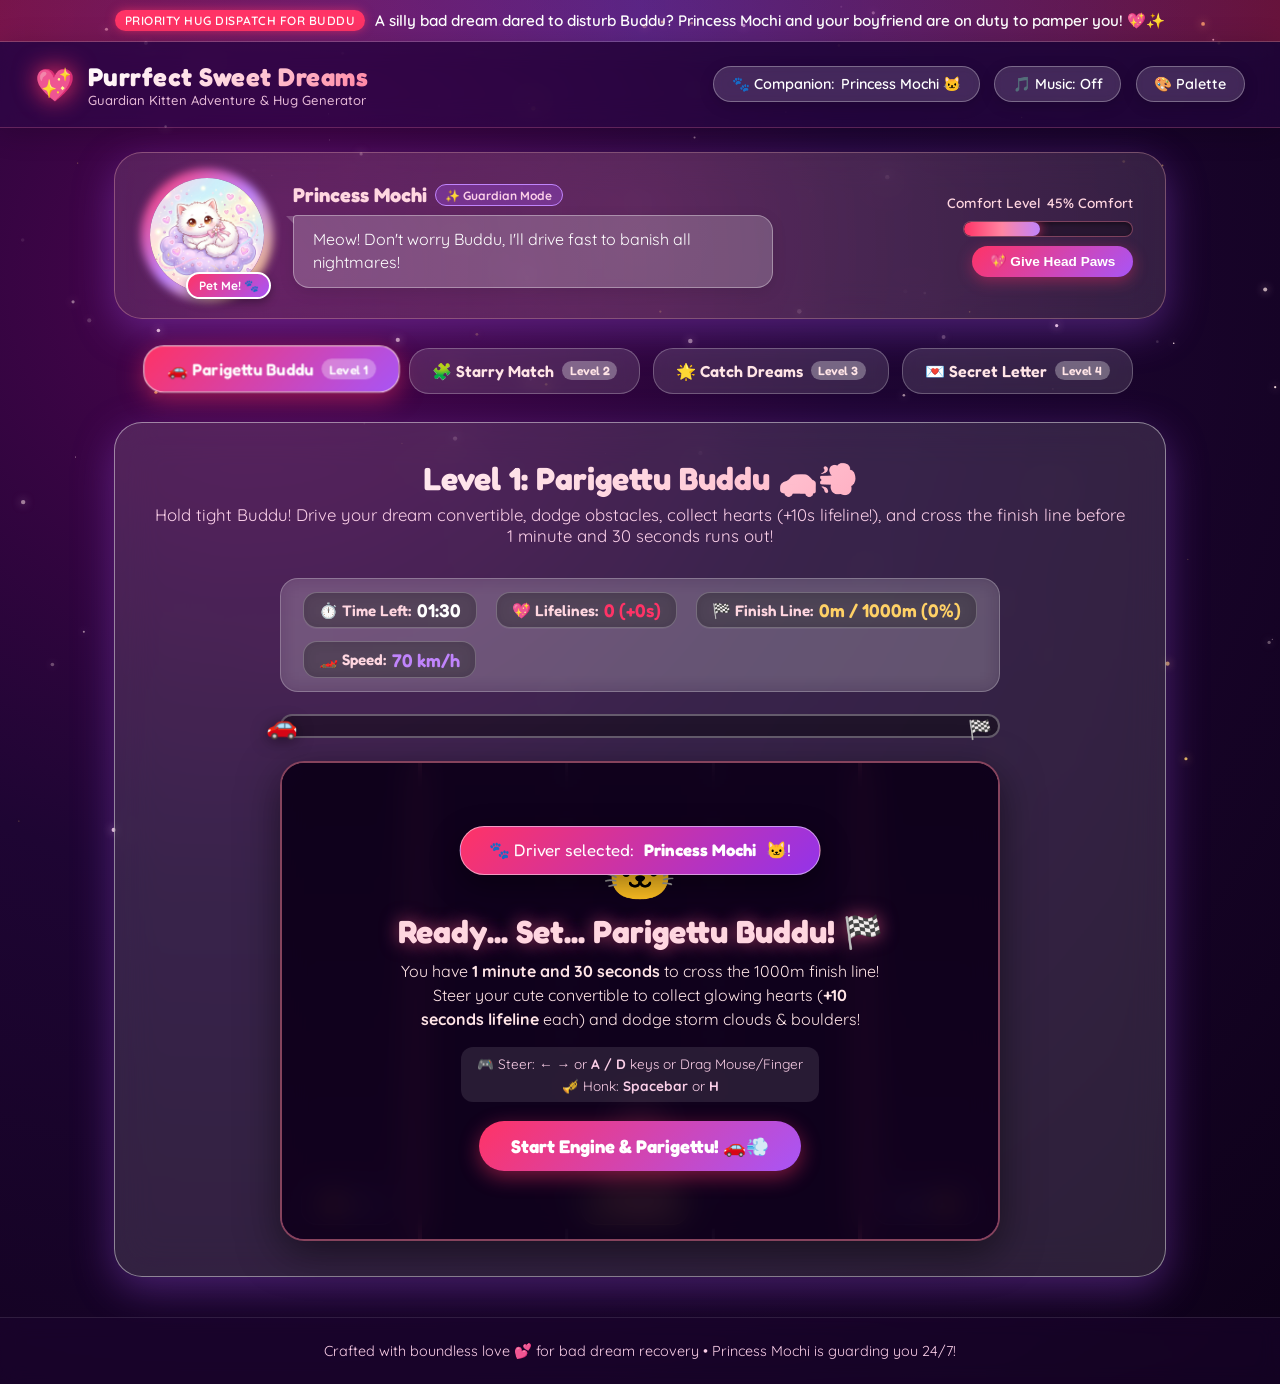
==== index.html @ 1d60d37c "Initial commit of Purrfect Sweet Dreams" ====
<!DOCTYPE html>
<html lang="en">
<head>
  <meta charset="UTF-8">
  <meta name="viewport" content="width=device-width, initial-scale=1.0, maximum-scale=1.0, user-scalable=no">
  <title>Purrfect Sweet Dreams ✨ Cozy Cat Adventure for Her</title>
  <meta name="description" content="A comforting, sweet, and playful 2D game created with love to banish bad dreams and bring infinite smiles, cuddles, and sweet purrs.">
  <link rel="stylesheet" href="style.css?v=8">
  <link rel="icon" href="data:image/svg+xml,<svg xmlns='http://www.w3.org/2000/svg' viewBox='0 0 100 100'><text y='.9em' font-size='90'>🐱</text></svg>">
  <style>
    /* Direct Embedded Runner & Modal Styles to prevent browser caching */
    .runner-game-wrapper {
      display: flex !important;
      flex-direction: column !important;
      gap: 1.2rem !important;
      width: 100% !important;
      max-width: 720px !important;
      margin: 0 auto !important;
    }
    .runner-hud {
      display: flex !important;
      flex-direction: row !important;
      justify-content: space-between !important;
      align-items: center !important;
      gap: 0.8rem !important;
      flex-wrap: wrap !important;
      padding: 0.8rem 1.4rem !important;
      background: rgba(255, 255, 255, 0.12) !important;
      border: 1px solid rgba(255, 255, 255, 0.25) !important;
      border-radius: 18px !important;
      backdrop-filter: blur(10px) !important;
    }
    .runner-hud .hud-item {
      display: flex !important;
      align-items: center !important;
      gap: 0.4rem !important;
      font-weight: 600 !important;
      font-size: 0.95rem !important;
      background: rgba(0, 0, 0, 0.35) !important;
      border: 1px solid rgba(255, 255, 255, 0.25) !important;
      padding: 0.4rem 0.9rem !important;
      border-radius: 14px !important;
      color: #fff !important;
      width: auto !important;
    }
    .hud-timer-box.hurry {
      animation: timerPanic 0.8s infinite alternate !important;
      background: rgba(255, 0, 60, 0.5) !important;
      border-color: #ff003c !important;
    }
    .road-progress-track {
      position: relative !important;
      width: 100% !important;
      height: 24px !important;
      background: rgba(0, 0, 0, 0.4) !important;
      border: 2px solid rgba(255, 255, 255, 0.3) !important;
      border-radius: 20px !important;
      overflow: visible !important;
      display: flex !important;
      align-items: center !important;
      margin: 0.2rem 0 !important;
    }
    .road-progress-fill {
      height: 100% !important;
      width: 0% !important;
      background: linear-gradient(90deg, #ff608f, #ffd166) !important;
      border-radius: 20px !important;
      box-shadow: 0 0 14px rgba(255, 96, 143, 0.7) !important;
      transition: width 0.15s ease-out !important;
    }
    .road-progress-car {
      position: absolute !important;
      top: -8px !important;
      left: 0% !important;
      transform: translateX(-50%) !important;
      font-size: 1.6rem !important;
      transition: left 0.15s ease-out !important;
      filter: drop-shadow(0 2px 8px rgba(0,0,0,0.5)) !important;
      pointer-events: none !important;
    }
    .road-progress-flag {
      position: absolute !important;
      right: 6px !important;
      font-size: 1.2rem !important;
      top: 1px !important;
    }
    .runner-canvas-wrapper {
      position: relative !important;
      width: 100% !important;
      height: 480px !important;
      max-height: 70vh !important;
      border-radius: 24px !important;
      overflow: hidden !important;
      border: 2px solid rgba(255, 133, 162, 0.5) !important;
      box-shadow: 0 12px 40px rgba(0, 0, 0, 0.5) !important;
      background: #0d0118 !important;
      margin: 0 auto !important;
    }
    #runner-canvas {
      width: 100% !important;
      height: 100% !important;
      display: block !important;
      cursor: grab !important;
    }
    #runner-canvas:active {
      cursor: grabbing !important;
    }
    .runner-overlay {
      position: absolute !important;
      inset: 0 !important;
      background: rgba(15, 2, 28, 0.88) !important;
      backdrop-filter: blur(14px) !important;
      -webkit-backdrop-filter: blur(14px) !important;
      display: flex !important;
      flex-direction: column !important;
      justify-content: center !important;
      align-items: center !important;
      padding: 1.8rem !important;
      text-align: center !important;
      z-index: 20 !important;
      transition: opacity 0.3s ease, visibility 0.3s ease !important;
    }
    .runner-overlay.hidden {
      opacity: 0 !important;
      visibility: hidden !important;
      pointer-events: none !important;
    }
    .overlay-character-badge {
      font-size: 3.8rem !important;
      margin-bottom: 0.4rem !important;
      animation: catGentleBob 2s infinite ease-in-out !important;
    }
    .overlay-title {
      font-family: var(--font-fun) !important;
      font-size: 2rem !important;
      color: #ffd6e0 !important;
      margin-bottom: 0.5rem !important;
      text-shadow: 0 0 18px rgba(255, 96, 143, 0.6) !important;
    }
    .overlay-desc {
      color: #ffe4e6 !important;
      max-width: 480px !important;
      font-size: 1rem !important;
      line-height: 1.5 !important;
      margin-bottom: 1rem !important;
    }
    .overlay-controls-guide {
      display: flex !important;
      flex-direction: column !important;
      gap: 0.3rem !important;
      font-size: 0.85rem !important;
      color: #fbcfe8 !important;
      background: rgba(255, 255, 255, 0.1) !important;
      padding: 0.5rem 1rem !important;
      border-radius: 12px !important;
      margin-bottom: 1.2rem !important;
    }
    .runner-mobile-controls {
      position: absolute !important;
      bottom: 14px !important;
      left: 0 !important;
      right: 0 !important;
      display: flex !important;
      justify-content: space-between !important;
      padding: 0 1.2rem !important;
      pointer-events: none !important;
      z-index: 10 !important;
    }
    .steer-btn {
      pointer-events: auto !important;
      background: rgba(43, 7, 75, 0.75) !important;
      backdrop-filter: blur(8px) !important;
      border: 1px solid rgba(255, 255, 255, 0.4) !important;
      color: #fff !important;
      font-family: var(--font-fun) !important;
      font-size: 1rem !important;
      padding: 0.6rem 1.3rem !important;
      border-radius: 16px !important;
      cursor: pointer !important;
      box-shadow: 0 6px 20px rgba(0, 0, 0, 0.4) !important;
      transition: transform 0.1s ease, background 0.2s ease !important;
    }
    .steer-btn:active {
      transform: scale(0.92) !important;
      background: var(--primary-pink) !important;
    }
    .steer-honk {
      background: rgba(255, 209, 102, 0.4) !important;
      border-color: #ffd166 !important;
      color: #ffd166 !important;
    }
    .memory-grid {
      display: grid !important;
      grid-template-columns: repeat(5, 1fr) !important;
      gap: 1rem !important;
      max-width: 680px !important;
      margin: 0 auto !important;
    }
    @media (max-width: 640px) {
      .memory-grid {
        grid-template-columns: repeat(4, 1fr) !important;
        gap: 0.75rem !important;
        max-width: 500px !important;
      }
    }
    @media (max-width: 440px) {
      .memory-grid {
        grid-template-columns: repeat(4, 1fr) !important;
        gap: 0.5rem !important;
      }
      .card-face {
        border-radius: 14px !important;
      }
      .card-back::after {
        font-size: 1.6rem !important;
      }
      .card-front {
        font-size: 1.6rem !important;
      }
      .card-label {
        font-size: 0.58rem !important;
      }
    }
  </style></head>
<body>

  <!-- Dynamic Starfield & Heart Trail Canvas -->
  <canvas id="dream-canvas"></canvas>

  <!-- Sweet Comfort Top Banner -->
  <div class="comfort-banner" id="comfort-banner">
    <span class="tag">Priority Hug Dispatch for Buddu</span>
    <span>A silly bad dream dared to disturb Buddu? Princess Mochi and your boyfriend are on duty to pamper you! 💖✨</span>
  </div>

  <!-- Header Navigation -->
  <header class="app-header">
    <div class="logo-container">
      <span class="logo-heart">💖</span>
      <div>
        <h1 class="brand-title">Purrfect Sweet Dreams</h1>
        <div class="brand-subtitle">Guardian Kitten Adventure & Hug Generator</div>
      </div>
    </div>

    <div class="header-controls">
      <button class="icon-btn" id="character-select-btn" title="Choose animal companion" aria-label="Choose companion">
        🐾 Companion: <span id="current-char-pill">Princess Mochi 🐱</span>
      </button>
      <button class="icon-btn" id="bgm-toggle-btn" title="Toggle cozy lullaby music" aria-label="Toggle music">
        🎵 Music: Off
      </button>
      <button class="icon-btn" id="theme-toggle-btn" title="Switch pastel aesthetic" aria-label="Switch aesthetic">
        🎨 Palette
      </button>
    </div>
  </header>

  <!-- Main Stage Container -->
  <main class="main-stage">

    <!-- Interactive 2D Cat Companion Banner -->
    <section class="cat-companion-wrapper" id="cat-companion-section">
      <div class="companion-left">
        <!-- Interactive Cat Avatar with 2D motion and glow -->
        <div class="cat-avatar-box" id="cat-avatar" title="Click or tap to pet me!">
          <div class="cat-avatar-glow"></div>
          <div class="cat-avatar-inner">
            <img src="assets/cat_hero.jpg" alt="Princess Mochi the Dream Guardian Kitten" id="companion-img" class="cat-avatar-img">
          </div>
          <div class="cat-pet-badge">Pet Me! 🐾</div>
        </div>

        <div class="companion-speech">
          <div class="companion-name">
            <span id="cat-name-display">Princess Mochi</span>
            <span class="status-pill">✨ Guardian Mode</span>
          </div>
          <div class="bubble-dialog" id="cat-speech-text">
            "Meow! Don't worry Buddu, bad dreams are not allowed here! Let's play and turn everything into cotton candy!"
          </div>
        </div>
      </div>

      <div class="companion-right">
        <div class="meter-label">
          <span>Comfort Level</span>
          <span id="happiness-text">45% Comfort</span>
        </div>
        <div class="meter-track">
          <div class="meter-fill" id="happiness-fill"></div>
        </div>
        <button class="pet-btn-quick" id="quick-pet-btn">
          <span>💖 Give Head Paws</span>
        </button>
      </div>
    </section>

    <!-- Stage Navigation Tabs -->
    <nav class="stage-tabs" aria-label="Game navigation">
      <button class="tab-btn active" data-tab="runner">
        <span>🚗 Parigettu Buddu</span>
        <span class="tab-badge">Level 1</span>
      </button>
      <button class="tab-btn" data-tab="memory">
        <span>🧩 Starry Match</span>
        <span class="tab-badge">Level 2</span>
      </button>
      <button class="tab-btn" data-tab="arcade">
        <span>🌟 Catch Dreams</span>
        <span class="tab-badge">Level 3</span>
      </button>
      <button class="tab-btn" data-tab="vault">
        <span>💌 Secret Letter</span>
        <span class="tab-badge">Level 4</span>
      </button>
    </nav>

    <!-- Stage Panels Content -->
    <section class="stage-content">

      <!-- ==============================================
           PANEL 1: Parigettu Buddu (Car Runner Game)
           ============================================== -->
      <article class="game-panel active" id="panel-runner">
        <div class="panel-header">
          <h2>Level 1: Parigettu Buddu 🚗💨</h2>
          <p>Hold tight Buddu! Drive your dream convertible, dodge obstacles, collect hearts (+10s lifeline!), and cross the finish line before 1 minute and 30 seconds runs out!</p>
        </div>

        <div class="runner-game-wrapper">
          <!-- Runner HUD -->
          <div class="runner-hud">
            <div class="hud-item hud-timer-box" id="runner-timer-box">
              <span class="hud-label">⏱️ Time Left:</span>
              <span class="hud-value" id="runner-timer-val">01:30</span>
            </div>
            <div class="hud-item">
              <span class="hud-label">💖 Lifelines:</span>
              <span class="hud-value" id="runner-hearts-val" style="color: #ff3366;">0 (+0s)</span>
            </div>
            <div class="hud-item">
              <span class="hud-label">🏁 Finish Line:</span>
              <span class="hud-value" id="runner-distance-val" style="color: #ffd166;">0m / 1000m (0%)</span>
            </div>
            <div class="hud-item">
              <span class="hud-label">🏎️ Speed:</span>
              <span class="hud-value" id="runner-speed-val" style="color: #c084fc;">70 km/h</span>
            </div>
          </div>

          <!-- Road Distance Progress Track -->
          <div class="road-progress-track">
            <div class="road-progress-fill" id="road-progress-fill" style="width: 0%;"></div>
            <div class="road-progress-car" id="road-progress-car">🚗</div>
            <div class="road-progress-flag">🏁</div>
          </div>

          <!-- Interactive Canvas Stage -->
          <div class="runner-canvas-wrapper" id="runner-canvas-wrapper">
            <canvas id="runner-canvas"></canvas>

            <!-- Pre-race / Pause / Finish Overlay -->
            <div class="runner-overlay" id="runner-overlay">
              <div class="overlay-character-badge" id="runner-overlay-driver">🐱</div>
              <h3 class="overlay-title" id="runner-overlay-title">Ready... Set... Parigettu Buddu! 🏁</h3>
              <p class="overlay-desc" id="runner-overlay-desc">
                You have <strong>1 minute and 30 seconds</strong> to cross the 1000m finish line! Steer your cute convertible to collect glowing hearts (<strong>+10 seconds lifeline</strong> each) and dodge storm clouds & boulders!
              </p>
              <div class="overlay-controls-guide">
                <span>🎮 Steer: <strong>← →</strong> or <strong>A / D</strong> keys or Drag Mouse/Finger</span>
                <span>🎺 Honk: <strong>Spacebar</strong> or <strong>H</strong></span>
              </div>
              <button class="action-btn" id="runner-start-btn" onclick="startRunnerGame()">
                Start Engine & Parigettu! 🚗💨
              </button>
            </div>

            <!-- On-screen Steer Controls for Mobile & Quick Play -->
            <div class="runner-mobile-controls">
              <button class="steer-btn" id="steer-left-btn" aria-label="Steer Left">◀️ Left</button>
              <button class="steer-btn steer-honk" id="steer-honk-btn" aria-label="Honk Horn">🎺 Beep!</button>
              <button class="steer-btn" id="steer-right-btn" aria-label="Steer Right">Right ▶️</button>
            </div>
          </div>
        </div>
      </article>

      <!-- ==============================================
           PANEL 2: Cozy Memory Match Puzzle
           ============================================== -->
      <article class="game-panel" id="panel-memory">
        <div class="panel-header">
          <h2>Level 2: The Constellation Match</h2>
          <p>Flip and match the cozy dream items to align the stars of peace and love!</p>
        </div>

        <div class="memory-stats">
          <div class="stat-pill">
            <span>Moves:</span>
            <span id="memory-moves" style="color: #ffd166;">0</span>
          </div>
          <div class="stat-pill">
            <span>Pairs Aligned:</span>
            <span id="memory-matches" style="color: #ff85a2;">0 / 10</span>
          </div>
        </div>

        <div class="memory-grid" id="memory-grid">
          <!-- Dynamically populated via JS -->
        </div>
      </article>

      <!-- ==============================================
           PANEL 3: Catch The Sweet Dreams (Hard Mode!)
           ============================================== -->
      <article class="game-panel" id="panel-arcade">
        <div class="panel-header">
          <h2>Level 3: Catch The Sweet Dreams 🌟</h2>
          <p>Challenging Dream Flight! Catch stars and sweets to reach <strong>500 points</strong>. You have <strong>3 Lives</strong>! Dodge lightning bolts, storm clouds & nightmare spikes or lose a life!</p>
        </div>

        <div class="game-canvas-wrapper">
          <div class="arcade-hud">
            <div class="hud-item">
              <span>⭐ Dream Score:</span>
              <span id="arcade-score-val" style="color: #ffd166;">0 / 500</span>
            </div>
            <div class="hud-item">
              <span>❤️ Lives:</span>
              <span id="arcade-lives-display" style="font-size: 1.25rem; letter-spacing: 2px;">❤️❤️❤️</span>
            </div>
            <div class="hud-item">
              <span>⚡ Speed Tempo:</span>
              <span id="arcade-speed-display" style="color: #ff85a2;">Gentle Breeze</span>
            </div>
          </div>

          <div class="arcade-overlay" id="arcade-overlay">
            <div style="font-size: 3rem; margin-bottom: 0.4rem;">🌟⚡🐾</div>
            <h3 style="font-family: var(--font-fun); font-size: 2rem; color: #ffd6e0; margin-bottom: 0.6rem;">
              Ready for Level 3: Star Glider?
            </h3>
            <p style="color: #fff; max-width: 460px; margin-bottom: 1.4rem; font-size: 1.05rem; line-height: 1.5;">
              Reach <strong>500 Points</strong> to unlock the Secret Letter! You have <strong>3 Lives</strong> ❤️❤️❤️. Starts slow and speeds up rapidly! <strong>Dodge all dark storm obstacles</strong>—each hit deducts 1 life!
            </p>
            <button class="action-btn" id="arcade-start-btn">
              Glide Into The Stars! 🚀
            </button>
          </div>

          <canvas id="arcade-canvas"></canvas>
        </div>
      </article>

      <!-- ==============================================
           PANEL 4: The Secret Love Note & Comfort Vault
           ============================================== -->
      <article class="game-panel" id="panel-vault">
        <div class="panel-header">
          <h2>Level 4: Secret Letter 💕</h2>
          <p>The finish line of love: your private, heartfelt letter from the bottom of my heart.</p>
        </div>

        <div class="vault-container">
          <!-- Heartwarming Customizable Love Letter -->
          <div class="love-letter-envelope">
            <div style="display: flex; justify-content: space-between; align-items: center; margin-bottom: 0.5rem;">
              <span class="letter-badge">💌 Sealed With Endless Love</span>
              <button class="icon-btn" id="edit-note-btn" style="font-size: 0.8rem; padding: 0.3rem 0.8rem;" title="Personalize this letter">
                ✏️ Edit Note
              </button>
            </div>

            <h3 class="letter-title">To My Sweetest <span id="girlfriend-display-name">Buddu</span> 💕</h3>

            <div class="letter-content" id="letter-body-text">Hey Buddu,

You did it! You made it all the way to the end. You just proved you can conquer any level, and I know that whatever life throws at us, we’ll always level up together. 

I am so incredibly grateful for you, for always clearing things with me, and for simply being who you are. You're the best yr, i stg im so glad that i meet you and yeah im sorry for everything and thank you for being with me, and my love for you is completely real.

Thank you baba for playing, but most importantly, thank you for being my person. I love you endlessly, Na Buddu!</div>

            <div class="letter-author">Forever Yours, With All My Heart 💕</div>
          </div>
        </div>
      </article>

    </section>
  </main>

  <!-- Sweet Toast Notifications -->
  <aside class="toast-notice" id="toast-notice" aria-live="polite">
    ✨ Welcome to your cozy dream sanctuary!
  </aside>

  <!-- Universal Defeat Screen (" YEAH, WHAAATEVER") -->
  <div class="defeat-overlay" id="defeat-modal" style="display: none;" role="dialog" aria-modal="true" aria-labelledby="defeat-title-el">
    <div class="defeat-card">
      <div class="defeat-decor-row">
        <span class="defeat-badge">Defeat? Impossible! 💅</span>
      </div>
      <div class="defeat-emoji-box" id="defeat-emoji-box">
        <div class="defeat-sticker" id="defeat-sticker">🙄</div>
      </div>
      <h2 class="defeat-title" id="defeat-title-el"> YEAH, WHAAATEVER</h2>
      <div class="defeat-speech-bubble" id="defeat-speech-bubble">
        "I wasn't trying anyway! It was just a warm-up rehearsal!"
      </div>
      <p class="defeat-msg" id="defeat-msg">
        Buddu didn't lose! The dream realm was just not ready for her absolute cuteness and speed! 💕
      </p>
      <div class="defeat-actions">
        <button class="action-btn retry-btn" id="defeat-retry-btn">
          ✨ Try Again Buddu! 💕
        </button>
        <button class="icon-btn" id="defeat-char-btn">
          🐾 Switch Companion
        </button>
      </div>
    </div>
  </div>

  <!-- Character Selection Modal -->
  <div class="character-modal-overlay" id="character-modal" style="display: none;" role="dialog" aria-modal="true">
    <div class="character-modal-card">
      <div class="modal-header">
        <div style="display: flex; align-items: center; gap: 0.6rem;">
          <span style="font-size: 1.8rem;">🐾</span>
          <div>
            <h3 style="font-family: var(--font-fun); font-size: 1.5rem; color: #ffd6e0;">Choose Buddu's Companion</h3>
            <div style="font-size: 0.85rem; color: #fbcfe8;">Select who drives your car in Parigettu Buddu!</div>
          </div>
        </div>
        <button class="modal-close-btn" id="close-character-modal-btn" aria-label="Close character modal">✕</button>
      </div>

      <div class="character-selection-grid" id="character-selection-grid">
        <!-- Dynamically rendered via JS -->
      </div>
    </div>
  </div>

  <!-- Edit Note Modal (For Personalization) -->
  <div id="edit-note-modal" style="display: none; position: fixed; inset: 0; background: rgba(15, 2, 28, 0.85); backdrop-filter: blur(10px); z-index: 2000; justify-content: center; align-items: center; padding: 1.5rem;">
    <div style="background: linear-gradient(135deg, #2b0938, #5b134b); border: 2px solid #ff85a2; border-radius: 24px; padding: 2rem; max-width: 520px; width: 100%; box-shadow: 0 15px 50px rgba(0,0,0,0.5);">
      <h3 style="font-family: var(--font-fun); font-size: 1.5rem; color: #ffd6e0; margin-bottom: 1rem;">
        💌 Personalize Your Love Message
      </h3>
      <div style="margin-bottom: 1rem;">
        <label for="girlfriend-name-input" style="display: block; font-size: 0.9rem; color: #fbcfe8; margin-bottom: 0.4rem; font-weight: 600;">Her Pet Name / Nickname:</label>
        <input id="girlfriend-name-input" type="text" style="width: 100%; padding: 0.7rem 1rem; border-radius: 12px; border: 1px solid rgba(255,255,255,0.3); background: rgba(0,0,0,0.25); color: #fff; font-size: 1rem; font-family: var(--font-main);" placeholder="e.g. My Princess, Sweet Angel, Honeybun...">
      </div>
      <div style="margin-bottom: 1.5rem;">
        <label for="note-textarea-input" style="display: block; font-size: 0.9rem; color: #fbcfe8; margin-bottom: 0.4rem; font-weight: 600;">Custom Heartfelt Note:</label>
        <textarea id="note-textarea-input" rows="6" style="width: 100%; padding: 0.8rem 1rem; border-radius: 14px; border: 1px solid rgba(255,255,255,0.3); background: rgba(0,0,0,0.25); color: #fff; font-size: 0.95rem; line-height: 1.5; font-family: var(--font-main); resize: vertical;"></textarea>
      </div>
      <div style="display: flex; justify-content: flex-end; gap: 0.8rem;">
        <button class="icon-btn" id="close-note-btn">Cancel</button>
        <button class="action-btn" id="save-note-btn" style="padding: 0.6rem 1.5rem;">Save & Display 💕</button>
      </div>
    </div>
  </div>

  <!-- App Footer -->
  <footer class="app-footer">
    Crafted with boundless love 💕 for bad dream recovery • Princess Mochi is guarding you 24/7!
  </footer>

  <!-- Scripts -->
  <script src="audio.js?v=8"></script>
  <script src="game.js?v=8"></script>
</body>
</html>
---- style.css ----
@import url('https://fonts.googleapis.com/css2?family=Fredoka:wght@400;500;600;700&family=Pacifico&family=Quicksand:wght@400;500;600;700&display=swap');

:root {
  --primary-pink: #ff608f;
  --secondary-pink: #ff85a2;
  --blush-pink: #ffd6e0;
  --romantic-red: #ff3366;
  --candy-red: #e61c5d;
  --soft-purple: #c084fc;
  --vibrant-purple: #a855f7;
  --deep-purple: #3b0764;
  --midnight-purple: #1e0533;
  --gold-glow: #ffd166;
  --card-bg: rgba(255, 255, 255, 0.16);
  --card-border: rgba(255, 255, 255, 0.45);
  --glass-shadow: 0 12px 40px 0 rgba(168, 85, 247, 0.35);
  --text-white: #ffffff;
  --text-pastel: #ffe4e6;
  --font-main: 'Quicksand', -apple-system, BlinkMacSystemFont, sans-serif;
  --font-fun: 'Fredoka', cursive, sans-serif;
  --font-cursive: 'Pacifico', cursive;
  --transition-smooth: all 0.35s cubic-bezier(0.34, 1.56, 0.64, 1);
}

/* Theme 2: Cotton Candy Sunset */
[data-theme="cotton-candy"] {
  --midnight-purple: #34103f;
  --deep-purple: #5c1860;
  --vibrant-purple: #c026d3;
  --primary-pink: #f43f5e;
  --card-bg: rgba(255, 240, 245, 0.22);
}

/* Theme 3: Strawberry Velvet */
[data-theme="strawberry"] {
  --midnight-purple: #2e051b;
  --deep-purple: #6a0b32;
  --vibrant-purple: #be123c;
  --primary-pink: #fb7185;
  --romantic-red: #e11d48;
}

* {
  box-sizing: border-box;
  margin: 0;
  padding: 0;
  -webkit-tap-highlight-color: transparent;
  user-select: none;
}

body {
  font-family: var(--font-main);
  background: radial-gradient(circle at 20% 20%, #4a044e 0%, #1e0533 40%, #0d0118 100%);
  color: var(--text-white);
  min-height: 100vh;
  overflow-x: hidden;
  position: relative;
  display: flex;
  flex-direction: column;
  justify-content: space-between;
}

/* Dynamic Interactive Starfield Canvas */
#dream-canvas {
  position: fixed;
  top: 0;
  left: 0;
  width: 100vw;
  height: 100vh;
  z-index: 0;
  pointer-events: none;
}

/* App Header & Dream Bar */
.app-header {
  position: relative;
  z-index: 10;
  display: flex;
  justify-content: space-between;
  align-items: center;
  padding: 1.2rem 2.2rem;
  backdrop-filter: blur(14px);
  -webkit-backdrop-filter: blur(14px);
  background: rgba(43, 7, 75, 0.45);
  border-bottom: 1px solid rgba(255, 133, 162, 0.25);
  box-shadow: 0 4px 30px rgba(0, 0, 0, 0.2);
}

.logo-container {
  display: flex;
  align-items: center;
  gap: 0.8rem;
}

.logo-heart {
  font-size: 2rem;
  animation: heartPulse 1.4s ease-in-out infinite;
  display: inline-block;
  filter: drop-shadow(0 0 12px var(--romantic-red));
}

.brand-title {
  font-family: var(--font-fun);
  font-size: 1.6rem;
  font-weight: 700;
  background: linear-gradient(135deg, #ffffff 0%, #ffd6e0 50%, #ff85a2 100%);
  -webkit-background-clip: text;
  -webkit-text-fill-color: transparent;
  letter-spacing: 0.5px;
}

.brand-subtitle {
  font-size: 0.82rem;
  color: #fbcfe8;
  font-weight: 500;
  opacity: 0.9;
}

.header-controls {
  display: flex;
  align-items: center;
  gap: 0.9rem;
}

.icon-btn {
  background: rgba(255, 255, 255, 0.14);
  border: 1px solid rgba(255, 255, 255, 0.3);
  color: #fff;
  border-radius: 50px;
  padding: 0.5rem 1.1rem;
  font-family: var(--font-main);
  font-weight: 600;
  font-size: 0.9rem;
  cursor: pointer;
  display: flex;
  align-items: center;
  gap: 0.4rem;
  transition: var(--transition-smooth);
  backdrop-filter: blur(8px);
  box-shadow: 0 4px 15px rgba(0, 0, 0, 0.15);
}

.icon-btn:hover {
  background: rgba(255, 105, 180, 0.35);
  border-color: #ff85a2;
  transform: translateY(-2px) scale(1.05);
  box-shadow: 0 6px 20px rgba(255, 105, 180, 0.4);
}

.icon-btn:active {
  transform: translateY(1px) scale(0.97);
}

/* Cozy Bad Dream Comfort Banner */
.comfort-banner {
  position: relative;
  z-index: 10;
  background: linear-gradient(90deg, rgba(255, 51, 102, 0.35), rgba(168, 85, 247, 0.4), rgba(255, 51, 102, 0.35));
  border-bottom: 1px solid rgba(255, 255, 255, 0.2);
  padding: 0.6rem 1.5rem;
  text-align: center;
  font-size: 0.95rem;
  font-weight: 600;
  color: #fff;
  display: flex;
  justify-content: center;
  align-items: center;
  gap: 0.6rem;
  animation: bannerGlow 4s ease-in-out infinite alternate;
}

.comfort-banner span.tag {
  background: #ff3366;
  padding: 0.2rem 0.6rem;
  border-radius: 20px;
  font-size: 0.75rem;
  text-transform: uppercase;
  letter-spacing: 0.5px;
  box-shadow: 0 0 10px rgba(255, 51, 102, 0.6);
}

/* Main Container Layout */
.main-stage {
  position: relative;
  z-index: 5;
  width: 100%;
  max-width: 1100px;
  margin: 1.5rem auto 2.5rem;
  padding: 0 1.5rem;
  display: flex;
  flex-direction: column;
  gap: 1.8rem;
}

/* Companion Status & Interactive Character Bar */
.cat-companion-wrapper {
  background: rgba(255, 255, 255, 0.1);
  backdrop-filter: blur(18px);
  -webkit-backdrop-filter: blur(18px);
  border: 1px solid rgba(255, 182, 193, 0.35);
  border-radius: 28px;
  padding: 1.4rem 2rem;
  display: flex;
  align-items: center;
  justify-content: space-between;
  box-shadow: var(--glass-shadow);
  position: relative;
  overflow: hidden;
  transition: var(--transition-smooth);
}

.cat-companion-wrapper::before {
  content: '';
  position: absolute;
  top: -50%;
  left: -50%;
  width: 200%;
  height: 200%;
  background: radial-gradient(circle, rgba(255, 105, 180, 0.15) 0%, transparent 60%);
  pointer-events: none;
  animation: auraRotate 12s linear infinite;
}

.companion-left {
  display: flex;
  align-items: center;
  gap: 1.6rem;
  position: relative;
  z-index: 2;
}

/* The Animated 2D Cat Avatar Box */
.cat-avatar-box {
  width: 120px;
  height: 120px;
  border-radius: 50%;
  position: relative;
  cursor: pointer;
  perspective: 600px;
  flex-shrink: 0;
}

.cat-avatar-glow {
  position: absolute;
  inset: -6px;
  border-radius: 50%;
  background: linear-gradient(135deg, #ff3366, #c084fc, #ffd166);
  z-index: 1;
  animation: glowSpin 6s linear infinite;
  filter: blur(4px);
}

.cat-avatar-inner {
  position: absolute;
  inset: 3px;
  border-radius: 50%;
  overflow: hidden;
  background: #3b0764;
  z-index: 2;
  box-shadow: inset 0 0 15px rgba(255, 105, 180, 0.5);
  transition: transform 0.4s cubic-bezier(0.34, 1.56, 0.64, 1);
}

.cat-avatar-img {
  width: 100%;
  height: 100%;
  object-fit: cover;
  transition: transform 0.3s ease;
  animation: catGentleBob 3.5s ease-in-out infinite;
}

.cat-avatar-box:hover .cat-avatar-inner {
  transform: scale(1.08) rotate(3deg);
}

.cat-avatar-box:active .cat-avatar-inner {
  transform: scale(0.95);
}

.cat-pet-badge {
  position: absolute;
  bottom: -4px;
  right: -4px;
  background: linear-gradient(135deg, #ff3366, #a855f7);
  color: white;
  font-size: 0.75rem;
  font-weight: 700;
  padding: 0.25rem 0.65rem;
  border-radius: 20px;
  border: 2px solid white;
  box-shadow: 0 4px 10px rgba(0, 0, 0, 0.3);
  z-index: 3;
  animation: heartPulse 1.8s infinite;
  white-space: nowrap;
}

/* Cat Dialog & Comfort Talk */
.companion-speech {
  position: relative;
  z-index: 2;
}

.companion-name {
  display: flex;
  align-items: center;
  gap: 0.5rem;
  font-family: var(--font-fun);
  font-size: 1.25rem;
  font-weight: 700;
  color: #ffd6e0;
}

.status-pill {
  font-size: 0.75rem;
  font-family: var(--font-main);
  background: rgba(168, 85, 247, 0.3);
  border: 1px solid #c084fc;
  padding: 0.15rem 0.6rem;
  border-radius: 12px;
  color: #fbcfe8;
  display: inline-flex;
  align-items: center;
  gap: 0.3rem;
}

.bubble-dialog {
  margin-top: 0.5rem;
  background: rgba(255, 255, 255, 0.2);
  border: 1px solid rgba(255, 255, 255, 0.35);
  border-radius: 16px;
  border-top-left-radius: 4px;
  padding: 0.75rem 1.2rem;
  font-size: 1rem;
  line-height: 1.45;
  color: #fff;
  max-width: 480px;
  position: relative;
  box-shadow: 0 4px 15px rgba(0, 0, 0, 0.1);
  transition: var(--transition-smooth);
}

.bubble-dialog::before {
  content: '';
  position: absolute;
  top: 0;
  left: -8px;
  width: 0;
  height: 0;
  border-top: 8px solid rgba(255, 255, 255, 0.2);
  border-left: 8px solid transparent;
}

/* Companion Right: Cuddle & Happiness Meter */
.companion-right {
  display: flex;
  flex-direction: column;
  align-items: flex-end;
  gap: 0.6rem;
  position: relative;
  z-index: 2;
}

.meter-label {
  font-size: 0.85rem;
  font-weight: 600;
  color: #ffd6e0;
  display: flex;
  align-items: center;
  gap: 0.4rem;
}

.meter-track {
  width: 170px;
  height: 16px;
  background: rgba(0, 0, 0, 0.3);
  border: 1px solid rgba(255, 133, 162, 0.4);
  border-radius: 10px;
  overflow: hidden;
  position: relative;
  box-shadow: inset 0 2px 5px rgba(0,0,0,0.4);
}

.meter-fill {
  width: 35%;
  height: 100%;
  background: linear-gradient(90deg, #ff3366, #ff85a2, #c084fc);
  border-radius: 10px;
  transition: width 0.5s cubic-bezier(0.34, 1.56, 0.64, 1);
  position: relative;
  box-shadow: 0 0 12px rgba(255, 51, 102, 0.8);
}

.pet-btn-quick {
  background: linear-gradient(135deg, #ff3366, #a855f7);
  border: none;
  color: white;
  padding: 0.45rem 1.1rem;
  border-radius: 20px;
  font-weight: 700;
  font-size: 0.85rem;
  cursor: pointer;
  display: flex;
  align-items: center;
  gap: 0.4rem;
  box-shadow: 0 4px 15px rgba(255, 51, 102, 0.4);
  transition: var(--transition-smooth);
}

.pet-btn-quick:hover {
  transform: translateY(-2px) scale(1.05);
  box-shadow: 0 6px 20px rgba(255, 51, 102, 0.6);
}

/* Nav Tabs / Journey Stages */
.stage-tabs {
  display: flex;
  justify-content: center;
  gap: 0.8rem;
  flex-wrap: wrap;
}

.tab-btn {
  background: rgba(255, 255, 255, 0.12);
  border: 1px solid rgba(255, 255, 255, 0.25);
  color: #ffe4e6;
  padding: 0.75rem 1.4rem;
  border-radius: 20px;
  font-family: var(--font-fun);
  font-size: 1rem;
  font-weight: 600;
  cursor: pointer;
  display: flex;
  align-items: center;
  gap: 0.5rem;
  transition: var(--transition-smooth);
  backdrop-filter: blur(10px);
}

.tab-btn:hover {
  background: rgba(255, 105, 180, 0.25);
  border-color: #ff85a2;
  transform: translateY(-2px);
  color: #fff;
}

.tab-btn.active {
  background: linear-gradient(135deg, #ff3366 0%, #a855f7 100%);
  border-color: #ffd6e0;
  color: #ffffff;
  box-shadow: 0 6px 24px rgba(255, 51, 102, 0.5);
  transform: translateY(-2px) scale(1.03);
}

.tab-badge {
  background: rgba(255, 255, 255, 0.3);
  font-size: 0.75rem;
  padding: 0.15rem 0.45rem;
  border-radius: 10px;
}

/* Stage Panels */
.stage-content {
  position: relative;
  min-height: 440px;
}

.game-panel {
  display: none;
  background: rgba(255, 255, 255, 0.12);
  backdrop-filter: blur(20px);
  -webkit-backdrop-filter: blur(20px);
  border: 1px solid var(--card-border);
  border-radius: 28px;
  padding: 2.2rem;
  box-shadow: var(--glass-shadow);
  animation: panelFadeIn 0.5s cubic-bezier(0.16, 1, 0.3, 1) forwards;
}

.game-panel.active {
  display: block;
}

/* Section Header */
.panel-header {
  text-align: center;
  margin-bottom: 2rem;
}

.panel-header h2 {
  font-family: var(--font-fun);
  font-size: 2rem;
  background: linear-gradient(135deg, #ffffff, #ffd6e0, #ff85a2);
  -webkit-background-clip: text;
  -webkit-text-fill-color: transparent;
  margin-bottom: 0.4rem;
}

.panel-header p {
  color: #fbcfe8;
  font-size: 1.05rem;
}

/* ========================================================
   LEVEL 1: The Sweet Dream Quiz Styles
   ======================================================== */
.quiz-container {
  max-width: 680px;
  margin: 0 auto;
}

.quiz-progress-bar {
  display: flex;
  justify-content: space-between;
  align-items: center;
  margin-bottom: 1.5rem;
}

.quiz-steps {
  display: flex;
  gap: 0.5rem;
}

.step-dot {
  width: 32px;
  height: 8px;
  background: rgba(255, 255, 255, 0.2);
  border-radius: 4px;
  transition: var(--transition-smooth);
}

.step-dot.active {
  background: #ff3366;
  box-shadow: 0 0 10px #ff3366;
  width: 48px;
}

.step-dot.completed {
  background: #a855f7;
}

.quiz-card {
  background: rgba(255, 255, 255, 0.14);
  border: 1px solid rgba(255, 255, 255, 0.3);
  border-radius: 24px;
  padding: 2rem;
  box-shadow: 0 10px 30px rgba(0,0,0,0.15);
  margin-bottom: 1.5rem;
}

.question-text {
  font-family: var(--font-fun);
  font-size: 1.45rem;
  color: #fff;
  text-align: center;
  line-height: 1.4;
  margin-bottom: 1.8rem;
}

.options-grid {
  display: grid;
  grid-template-columns: 1fr 1fr;
  gap: 1rem;
}

@media (max-width: 600px) {
  .options-grid {
    grid-template-columns: 1fr;
  }
}

.option-btn {
  background: rgba(255, 255, 255, 0.15);
  border: 2px solid rgba(255, 255, 255, 0.3);
  color: #fff;
  border-radius: 18px;
  padding: 1.2rem 1.4rem;
  font-family: var(--font-main);
  font-size: 1.05rem;
  font-weight: 600;
  cursor: pointer;
  display: flex;
  align-items: center;
  gap: 0.8rem;
  text-align: left;
  transition: var(--transition-smooth);
  box-shadow: 0 4px 15px rgba(0, 0, 0, 0.1);
}

.option-btn .opt-icon {
  font-size: 1.4rem;
  flex-shrink: 0;
}

.option-btn:hover {
  background: rgba(255, 105, 180, 0.3);
  border-color: #ff85a2;
  transform: translateY(-3px) scale(1.02);
  box-shadow: 0 8px 25px rgba(255, 51, 102, 0.35);
}

.option-btn.selected {
  background: linear-gradient(135deg, #ff3366, #a855f7);
  border-color: #ffd6e0;
  box-shadow: 0 0 25px rgba(255, 51, 102, 0.7);
  transform: scale(1.04);
}

.quiz-feedback {
  min-height: 70px;
  margin-top: 1.2rem;
  background: rgba(255, 255, 255, 0.2);
  border-radius: 18px;
  padding: 1rem 1.4rem;
  display: flex;
  align-items: center;
  gap: 1rem;
  font-size: 1.05rem;
  line-height: 1.4;
  display: none;
  animation: feedbackBounce 0.4s ease;
}

.quiz-nav-btns {
  display: flex;
  justify-content: flex-end;
  margin-top: 1.5rem;
}

.action-btn {
  background: linear-gradient(135deg, #ff3366 0%, #a855f7 100%);
  border: none;
  color: #fff;
  font-family: var(--font-fun);
  font-size: 1.15rem;
  font-weight: 700;
  padding: 0.85rem 2rem;
  border-radius: 30px;
  cursor: pointer;
  display: inline-flex;
  align-items: center;
  gap: 0.6rem;
  box-shadow: 0 6px 20px rgba(255, 51, 102, 0.45);
  transition: var(--transition-smooth);
}

.action-btn:hover {
  transform: translateY(-3px) scale(1.05);
  box-shadow: 0 10px 30px rgba(255, 51, 102, 0.65);
}

.action-btn:active {
  transform: translateY(1px) scale(0.98);
}

/* ========================================================
   LEVEL 2: Cozy Memory Match Puzzle
   ======================================================== */
.memory-stats {
  display: flex;
  justify-content: center;
  gap: 2rem;
  margin-bottom: 1.5rem;
  font-weight: 600;
  font-size: 1.1rem;
}

.stat-pill {
  background: rgba(255, 255, 255, 0.15);
  border: 1px solid rgba(255, 255, 255, 0.3);
  padding: 0.4rem 1.2rem;
  border-radius: 20px;
  display: flex;
  align-items: center;
  gap: 0.5rem;
}

.memory-grid {
  display: grid;
  grid-template-columns: repeat(5, 1fr);
  gap: 1rem;
  max-width: 680px;
  margin: 0 auto;
  perspective: 1000px;
}

@media (max-width: 640px) {
  .memory-grid {
    grid-template-columns: repeat(4, 1fr);
    gap: 0.75rem;
    max-width: 500px;
  }
}

@media (max-width: 440px) {
  .memory-grid {
    grid-template-columns: repeat(4, 1fr);
    gap: 0.5rem;
  }
  .card-face {
    border-radius: 14px;
  }
  .card-back::after {
    font-size: 1.6rem;
  }
  .card-front {
    font-size: 1.6rem;
  }
  .card-label {
    font-size: 0.58rem;
  }
}

.memory-card {
  aspect-ratio: 1 / 1;
  cursor: pointer;
  position: relative;
  transform-style: preserve-3d;
  transition: transform 0.6s cubic-bezier(0.34, 1.56, 0.64, 1);
  border-radius: 20px;
}

.memory-card.flipped {
  transform: rotateY(180deg);
}

.memory-card.matched {
  transform: rotateY(180deg) scale(0.96);
  pointer-events: none;
  animation: cardMatchedPulse 1.2s infinite alternate;
}

.card-face {
  position: absolute;
  inset: 0;
  width: 100%;
  height: 100%;
  border-radius: 20px;
  backface-visibility: hidden;
  -webkit-backface-visibility: hidden;
  display: flex;
  flex-direction: column;
  align-items: center;
  justify-content: center;
  box-shadow: 0 8px 25px rgba(0, 0, 0, 0.18);
}

.card-front {
  background: linear-gradient(135deg, rgba(255, 255, 255, 0.25), rgba(255, 105, 180, 0.35));
  border: 2px solid rgba(255, 255, 255, 0.5);
  font-size: 2.2rem;
  transform: rotateY(180deg);
}

.card-front img {
  width: 80%;
  height: 80%;
  object-fit: cover;
  border-radius: 14px;
}

.card-label {
  font-size: 0.72rem;
  font-weight: 700;
  color: #fff;
  margin-top: 4px;
}

.card-back {
  background: linear-gradient(135deg, #a855f7 0%, #ff3366 100%);
  border: 2px solid rgba(255, 255, 255, 0.6);
  font-size: 2rem;
  color: #fff;
}

.card-back::after {
  content: '🐾';
  font-size: 2.2rem;
  filter: drop-shadow(0 2px 5px rgba(0,0,0,0.3));
  animation: pawWiggle 3s ease-in-out infinite;
}

.memory-card:hover:not(.flipped):not(.matched) {
  transform: translateY(-4px) scale(1.04);
}

/* ========================================================
   LEVEL 3: Catch The Sweet Dreams Mini-Game
   ======================================================== */
.game-canvas-wrapper {
  position: relative;
  max-width: 720px;
  height: 420px;
  margin: 0 auto;
  border-radius: 24px;
  overflow: hidden;
  border: 2px solid rgba(255, 182, 193, 0.5);
  box-shadow: 0 12px 35px rgba(0, 0, 0, 0.3);
  background: radial-gradient(circle at 50% 30%, #3b0764 0%, #1e0533 70%, #120224 100%);
}

#arcade-canvas {
  width: 100%;
  height: 100%;
  display: block;
}

.arcade-overlay {
  position: absolute;
  inset: 0;
  background: rgba(30, 5, 51, 0.75);
  backdrop-filter: blur(8px);
  display: flex;
  flex-direction: column;
  justify-content: center;
  align-items: center;
  text-align: center;
  padding: 1.5rem;
  z-index: 10;
  transition: opacity 0.3s ease;
}

.arcade-overlay.hidden {
  opacity: 0;
  pointer-events: none;
}

.arcade-hud {
  position: absolute;
  top: 15px;
  left: 20px;
  right: 20px;
  display: flex;
  justify-content: space-between;
  align-items: center;
  z-index: 5;
  pointer-events: none;
}

.hud-item {
  background: rgba(0, 0, 0, 0.4);
  backdrop-filter: blur(8px);
  padding: 0.35rem 0.9rem;
  border-radius: 18px;
  border: 1px solid rgba(255, 255, 255, 0.3);
  font-family: var(--font-fun);
  font-size: 1.05rem;
  color: #fff;
  display: flex;
  align-items: center;
  gap: 0.4rem;
}

/* ========================================================
   LEVEL 4: The Secret Love Note & Comfort Vault
   ======================================================== */
.vault-container {
  max-width: 680px;
  margin: 0 auto;
  text-align: center;
}

.love-letter-envelope {
  background: rgba(255, 255, 255, 0.16);
  border: 2px solid rgba(255, 182, 193, 0.45);
  border-radius: 28px;
  padding: 2.2rem 2.4rem;
  box-shadow: 0 15px 45px rgba(255, 51, 102, 0.25);
  position: relative;
  text-align: left;
  backdrop-filter: blur(20px);
}

.letter-badge {
  display: inline-flex;
  align-items: center;
  gap: 0.5rem;
  background: linear-gradient(135deg, #ff3366, #a855f7);
  padding: 0.4rem 1rem;
  border-radius: 20px;
  font-size: 0.85rem;
  font-weight: 700;
  margin-bottom: 1.2rem;
  box-shadow: 0 4px 12px rgba(255, 51, 102, 0.4);
}

.letter-title {
  font-family: var(--font-fun);
  font-size: 1.8rem;
  color: #fff;
  margin-bottom: 1.2rem;
}

.letter-content {
  font-size: 1.12rem;
  line-height: 1.7;
  color: #ffe4e6;
  white-space: pre-line;
  margin-bottom: 1.6rem;
  background: rgba(0, 0, 0, 0.15);
  padding: 1.4rem;
  border-radius: 18px;
  border-left: 4px solid #ff3366;
}

.letter-author {
  font-family: var(--font-cursive);
  font-size: 1.6rem;
  color: #ffd166;
  text-align: right;
  margin-top: 0.8rem;
}

.coupons-grid {
  display: grid;
  grid-template-columns: repeat(3, 1fr);
  gap: 1rem;
  margin-top: 1.8rem;
}

@media (max-width: 600px) {
  .coupons-grid {
    grid-template-columns: 1fr;
  }
}

.coupon-card {
  background: linear-gradient(135deg, rgba(255, 255, 255, 0.15), rgba(255, 105, 180, 0.2));
  border: 1px dashed rgba(255, 255, 255, 0.5);
  border-radius: 18px;
  padding: 1.2rem 1rem;
  text-align: center;
  transition: var(--transition-smooth);
  cursor: pointer;
}

.coupon-card:hover {
  transform: translateY(-4px) rotate(1deg);
  background: linear-gradient(135deg, rgba(255, 51, 102, 0.3), rgba(168, 85, 247, 0.3));
  border-color: #ffd166;
  box-shadow: 0 8px 25px rgba(255, 51, 102, 0.4);
}

.coupon-icon {
  font-size: 2rem;
  margin-bottom: 0.4rem;
}

.coupon-title {
  font-family: var(--font-fun);
  font-size: 1rem;
  color: #fff;
  margin-bottom: 0.2rem;
}

.coupon-desc {
  font-size: 0.8rem;
  color: #fbcfe8;
}

/* Pet Sanctuary Interactive Mode */
.petting-sanctuary {
  margin-top: 2rem;
  background: rgba(255, 255, 255, 0.12);
  border-radius: 24px;
  padding: 1.8rem;
  border: 1px solid rgba(255, 255, 255, 0.3);
  display: flex;
  align-items: center;
  gap: 2rem;
}

@media (max-width: 650px) {
  .petting-sanctuary {
    flex-direction: column;
    text-align: center;
  }
}

.interactive-cat-stage {
  width: 170px;
  height: 170px;
  position: relative;
  cursor: pointer;
  flex-shrink: 0;
}

.interactive-cat-img {
  width: 100%;
  height: 100%;
  object-fit: cover;
  border-radius: 50%;
  border: 4px solid #ff85a2;
  box-shadow: 0 0 25px rgba(255, 51, 102, 0.6);
  transition: transform 0.2s cubic-bezier(0.34, 1.56, 0.64, 1);
  animation: catGentleBob 3.5s ease-in-out infinite;
}

.interactive-cat-stage:hover .interactive-cat-img {
  transform: scale(1.06);
}

.interactive-cat-stage:active .interactive-cat-img {
  transform: scale(0.95);
  animation: purrShine 0.3s infinite;
}

.purr-meter-container {
  flex-grow: 1;
}

.purr-status-text {
  font-size: 1.05rem;
  color: #fbcfe8;
  margin-bottom: 0.8rem;
  line-height: 1.5;
}

.compliment-box {
  background: rgba(255, 255, 255, 0.15);
  border-radius: 16px;
  padding: 0.9rem 1.2rem;
  font-style: italic;
  font-size: 1rem;
  color: #ffd166;
  border-left: 3px solid #ffd166;
  margin-top: 0.8rem;
  min-height: 50px;
  display: flex;
  align-items: center;
}

/* Modals & Sweet Toast */
.toast-notice {
  position: fixed;
  bottom: 25px;
  left: 50%;
  transform: translateX(-50%) translateY(100px);
  background: linear-gradient(135deg, #ff3366, #9333ea);
  color: white;
  padding: 0.85rem 1.8rem;
  border-radius: 30px;
  font-family: var(--font-fun);
  font-size: 1.05rem;
  box-shadow: 0 10px 30px rgba(0, 0, 0, 0.4);
  border: 1px solid rgba(255, 255, 255, 0.5);
  z-index: 1000;
  transition: transform 0.4s cubic-bezier(0.34, 1.56, 0.64, 1);
  pointer-events: none;
  display: flex;
  align-items: center;
  gap: 0.6rem;
}

.toast-notice.show {
  transform: translateX(-50%) translateY(0);
}

/* App Footer */
.app-footer {
  position: relative;
  z-index: 10;
  text-align: center;
  padding: 1.5rem;
  color: #fbcfe8;
  font-size: 0.9rem;
  border-top: 1px solid rgba(255, 255, 255, 0.1);
  background: rgba(30, 5, 51, 0.4);
  backdrop-filter: blur(10px);
}

.app-footer a {
  color: #ffd166;
  text-decoration: none;
  font-weight: 600;
}

/* Floating Particles (Hearts & Sparkles) */
.floating-heart {
  position: absolute;
  pointer-events: none;
  z-index: 100;
  font-size: 1.5rem;
  animation: floatUpFade 1.4s ease-out forwards;
}

/* ========================================================
   KEYFRAME ANIMATIONS
   ======================================================== */
@keyframes heartPulse {
  0%, 100% { transform: scale(1); }
  50% { transform: scale(1.18); }
}

@keyframes catGentleBob {
  0%, 100% { transform: translateY(0) rotate(0deg); }
  50% { transform: translateY(-7px) rotate(1.5deg); }
}

@keyframes glowSpin {
  0% { transform: rotate(0deg); }
  100% { transform: rotate(360deg); }
}

@keyframes auraRotate {
  0% { transform: rotate(0deg); }
  100% { transform: rotate(360deg); }
}

@keyframes bannerGlow {
  0% { filter: brightness(1); }
  100% { filter: brightness(1.2); }
}

@keyframes pawWiggle {
  0%, 100% { transform: rotate(0deg); }
  25% { transform: rotate(-10deg); }
  75% { transform: rotate(10deg); }
}

@keyframes cardMatchedPulse {
  0% { box-shadow: 0 0 15px rgba(255, 215, 0, 0.4); }
  100% { box-shadow: 0 0 25px rgba(255, 51, 102, 0.9); }
}

@keyframes panelFadeIn {
  from { opacity: 0; transform: translateY(18px); }
  to { opacity: 1; transform: translateY(0); }
}

@keyframes feedbackBounce {
  0% { transform: scale(0.9); opacity: 0; }
  60% { transform: scale(1.04); }
  100% { transform: scale(1); opacity: 1; }
}

@keyframes floatUpFade {
  0% {
    transform: translateY(0) scale(0.7);
    opacity: 1;
  }
  100% {
    transform: translateY(-80px) scale(1.4);
    opacity: 0;
  }
}

@keyframes purrShine {
  0%, 100% { transform: scale(0.95) rotate(0deg); }
  25% { transform: scale(0.97) rotate(-1.5deg); }
  75% { transform: scale(0.97) rotate(1.5deg); }
}

/* ========================================================
   LEVEL 1: PARIGETTU BUDDU RUNNER GAME
   ======================================================== */
.runner-game-wrapper {
  display: flex;
  flex-direction: column;
  gap: 1.2rem;
  width: 100%;
}

.runner-hud {
  display: flex;
  justify-content: space-between;
  align-items: center;
  gap: 0.8rem;
  flex-wrap: wrap;
  padding: 0.8rem 1.4rem;
  background: rgba(255, 255, 255, 0.12);
  border: 1px solid rgba(255, 255, 255, 0.25);
  border-radius: 18px;
  backdrop-filter: blur(10px);
}

.hud-item {
  display: flex;
  align-items: center;
  gap: 0.4rem;
  font-weight: 600;
  font-size: 0.95rem;
}

.hud-label {
  color: #ffd6e0;
}

.hud-value {
  font-family: var(--font-fun);
  font-size: 1.15rem;
  color: #fff;
}

.hud-timer-box {
  background: rgba(255, 51, 102, 0.25);
  border: 1px solid rgba(255, 96, 143, 0.5);
  padding: 0.3rem 0.8rem;
  border-radius: 12px;
  transition: all 0.3s ease;
}

.hud-timer-box.hurry {
  animation: timerPanic 0.8s infinite alternate;
  background: rgba(255, 0, 60, 0.45);
  border-color: #ff003c;
}

@keyframes timerPanic {
  0% { transform: scale(1); box-shadow: 0 0 10px rgba(255, 0, 60, 0.5); }
  100% { transform: scale(1.08); box-shadow: 0 0 25px rgba(255, 0, 60, 0.9); }
}

/* Road Progress Track */
.road-progress-track {
  position: relative;
  width: 100%;
  height: 22px;
  background: rgba(0, 0, 0, 0.35);
  border: 2px solid rgba(255, 255, 255, 0.25);
  border-radius: 20px;
  overflow: visible;
  display: flex;
  align-items: center;
}

.road-progress-fill {
  height: 100%;
  width: 0%;
  background: linear-gradient(90deg, #ff608f, #ffd166);
  border-radius: 20px;
  box-shadow: 0 0 14px rgba(255, 96, 143, 0.7);
  transition: width 0.15s ease-out;
}

.road-progress-car {
  position: absolute;
  top: -8px;
  left: 0%;
  transform: translateX(-50%);
  font-size: 1.6rem;
  transition: left 0.15s ease-out;
  filter: drop-shadow(0 2px 8px rgba(0,0,0,0.5));
}

.road-progress-flag {
  position: absolute;
  right: 6px;
  font-size: 1.2rem;
}

/* Canvas Wrapper */
.runner-canvas-wrapper {
  position: relative;
  width: 100%;
  height: 480px;
  max-height: 70vh;
  border-radius: 24px;
  overflow: hidden;
  border: 2px solid rgba(255, 133, 162, 0.4);
  box-shadow: 0 12px 40px rgba(0, 0, 0, 0.4);
  background: #0d0118;
}

#runner-canvas {
  width: 100%;
  height: 100%;
  display: block;
  cursor: grab;
}

#runner-canvas:active {
  cursor: grabbing;
}

/* Runner Overlay (Start/Pause/Finish) */
.runner-overlay {
  position: absolute;
  inset: 0;
  background: rgba(15, 2, 28, 0.88);
  backdrop-filter: blur(12px);
  display: flex;
  flex-direction: column;
  justify-content: center;
  align-items: center;
  padding: 2rem;
  text-align: center;
  z-index: 20;
  transition: opacity 0.3s ease, visibility 0.3s ease;
}

.runner-overlay.hidden {
  opacity: 0;
  visibility: hidden;
  pointer-events: none;
}

.overlay-character-badge {
  font-size: 4rem;
  margin-bottom: 0.5rem;
  animation: catGentleBob 2s infinite ease-in-out;
}

.overlay-title {
  font-family: var(--font-fun);
  font-size: 2.2rem;
  color: #ffd6e0;
  margin-bottom: 0.6rem;
  text-shadow: 0 0 18px rgba(255, 96, 143, 0.6);
}

.overlay-desc {
  color: #ffe4e6;
  max-width: 480px;
  font-size: 1.05rem;
  line-height: 1.6;
  margin-bottom: 1.2rem;
}

.overlay-controls-guide {
  display: flex;
  flex-direction: column;
  gap: 0.4rem;
  font-size: 0.9rem;
  color: #fbcfe8;
  background: rgba(255, 255, 255, 0.1);
  padding: 0.6rem 1.2rem;
  border-radius: 12px;
  margin-bottom: 1.5rem;
}

/* On-screen Steer Controls */
.runner-mobile-controls {
  position: absolute;
  bottom: 16px;
  left: 0;
  right: 0;
  display: flex;
  justify-content: space-between;
  padding: 0 1.2rem;
  pointer-events: none;
  z-index: 10;
}

.steer-btn {
  pointer-events: auto;
  background: rgba(43, 7, 75, 0.65);
  backdrop-filter: blur(8px);
  border: 1px solid rgba(255, 255, 255, 0.35);
  color: #fff;
  font-family: var(--font-fun);
  font-size: 1.05rem;
  padding: 0.7rem 1.4rem;
  border-radius: 18px;
  cursor: pointer;
  box-shadow: 0 6px 20px rgba(0, 0, 0, 0.3);
  transition: transform 0.1s ease, background 0.2s ease;
}

.steer-btn:active {
  transform: scale(0.92);
  background: var(--primary-pink);
}

.steer-honk {
  background: rgba(255, 209, 102, 0.35);
  border-color: #ffd166;
  color: #ffd166;
}

/* ========================================================
   UNIVERSAL DEFEAT SCREEN: " YEAH, WHAAATEVER"
   ======================================================== */
.defeat-overlay {
  position: fixed;
  inset: 0;
  background: rgba(12, 1, 24, 0.88);
  backdrop-filter: blur(16px);
  -webkit-backdrop-filter: blur(16px);
  z-index: 3000;
  display: flex;
  justify-content: center;
  align-items: center;
  padding: 1.5rem;
  animation: defeatFadeIn 0.35s cubic-bezier(0.34, 1.56, 0.64, 1);
}

@keyframes defeatFadeIn {
  from { opacity: 0; transform: scale(0.9); }
  to { opacity: 1; transform: scale(1); }
}

.defeat-card {
  background: linear-gradient(145deg, #2a0836, #4c0e3e, #1a0326);
  border: 3px solid #ff608f;
  border-radius: 30px;
  padding: 2.2rem 2.4rem;
  max-width: 520px;
  width: 100%;
  text-align: center;
  box-shadow: 0 20px 60px rgba(0, 0, 0, 0.65), 0 0 35px rgba(255, 96, 143, 0.4);
  position: relative;
  overflow: hidden;
}

.defeat-decor-row {
  margin-bottom: 0.8rem;
}

.defeat-badge {
  display: inline-block;
  background: rgba(255, 96, 143, 0.25);
  border: 1px solid #ff85a2;
  color: #ffd6e0;
  font-size: 0.85rem;
  font-weight: 700;
  text-transform: uppercase;
  letter-spacing: 1px;
  padding: 0.3rem 0.9rem;
  border-radius: 20px;
}

.defeat-emoji-box {
  margin-bottom: 0.5rem;
}

.defeat-sticker {
  font-size: 4.5rem;
  display: inline-block;
  animation: sassyWiggle 1.8s ease-in-out infinite;
  filter: drop-shadow(0 6px 14px rgba(0, 0, 0, 0.4));
}

@keyframes sassyWiggle {
  0%, 100% { transform: rotate(0deg) scale(1); }
  25% { transform: rotate(-8deg) scale(1.08); }
  75% { transform: rotate(8deg) scale(1.08); }
}

.defeat-title {
  font-family: var(--font-fun);
  font-size: 2.5rem;
  letter-spacing: 2px;
  background: linear-gradient(135deg, #ffd166, #ff608f, #ff85a2);
  -webkit-background-clip: text;
  -webkit-text-fill-color: transparent;
  margin-bottom: 0.6rem;
  text-transform: uppercase;
  font-weight: 900;
  text-shadow: 0 4px 20px rgba(255, 96, 143, 0.5);
}

.defeat-speech-bubble {
  display: inline-block;
  background: rgba(255, 255, 255, 0.15);
  border: 1px dashed #ffd6e0;
  color: #fff;
  font-style: italic;
  font-size: 1rem;
  padding: 0.4rem 1rem;
  border-radius: 16px;
  margin-bottom: 1rem;
}

.defeat-msg {
  color: #ffe4e6;
  font-size: 1.05rem;
  line-height: 1.5;
  margin-bottom: 1.8rem;
}

.defeat-actions {
  display: flex;
  gap: 1rem;
  justify-content: center;
  flex-wrap: wrap;
}

/* ========================================================
   CHARACTER SELECTION MODAL
   ======================================================== */
.character-modal-overlay {
  position: fixed;
  inset: 0;
  background: rgba(12, 1, 24, 0.88);
  backdrop-filter: blur(14px);
  -webkit-backdrop-filter: blur(14px);
  z-index: 2500;
  display: flex;
  justify-content: center;
  align-items: center;
  padding: 1.5rem;
}

.character-modal-card {
  background: linear-gradient(145deg, #260733, #450c38);
  border: 2px solid #ff85a2;
  border-radius: 28px;
  padding: 1.8rem 2rem;
  max-width: 680px;
  width: 100%;
  max-height: 85vh;
  overflow-y: auto;
  box-shadow: 0 15px 50px rgba(0, 0, 0, 0.6);
}

.character-selection-grid {
  display: grid;
  grid-template-columns: repeat(auto-fill, minmax(180px, 1fr));
  gap: 1rem;
  margin-top: 1rem;
}

.character-card {
  background: rgba(255, 255, 255, 0.1);
  border: 2px solid rgba(255, 255, 255, 0.25);
  border-radius: 20px;
  padding: 1.2rem;
  text-align: center;
  cursor: pointer;
  transition: all 0.3s cubic-bezier(0.34, 1.56, 0.64, 1);
  display: flex;
  flex-direction: column;
  align-items: center;
  gap: 0.5rem;
}

.character-card:hover {
  transform: translateY(-5px) scale(1.03);
  border-color: #ff85a2;
  box-shadow: 0 8px 25px rgba(255, 96, 143, 0.35);
}

.character-card.active {
  border-color: #ffd166;
  background: linear-gradient(135deg, rgba(255, 96, 143, 0.35), rgba(168, 85, 247, 0.35));
  box-shadow: 0 0 25px rgba(255, 209, 102, 0.5);
}

.char-avatar-emoji {
  font-size: 3rem;
  filter: drop-shadow(0 4px 10px rgba(0,0,0,0.3));
}

.char-name {
  font-family: var(--font-fun);
  font-size: 1.15rem;
  color: #ffd6e0;
}

.char-animal {
  font-size: 0.85rem;
  color: #fbcfe8;
}

.char-trait-pill {
  font-size: 0.75rem;
  background: rgba(255, 255, 255, 0.18);
  padding: 0.2rem 0.6rem;
  border-radius: 12px;
  color: #fff;
}

.modal-close-btn {
  background: none;
  border: none;
  color: #ffd6e0;
  font-size: 1.4rem;
  cursor: pointer;
  padding: 0.3rem 0.6rem;
  border-radius: 50%;
  transition: transform 0.2s ease;
}

.modal-close-btn:hover {
  transform: scale(1.2);
  color: #fff;
}
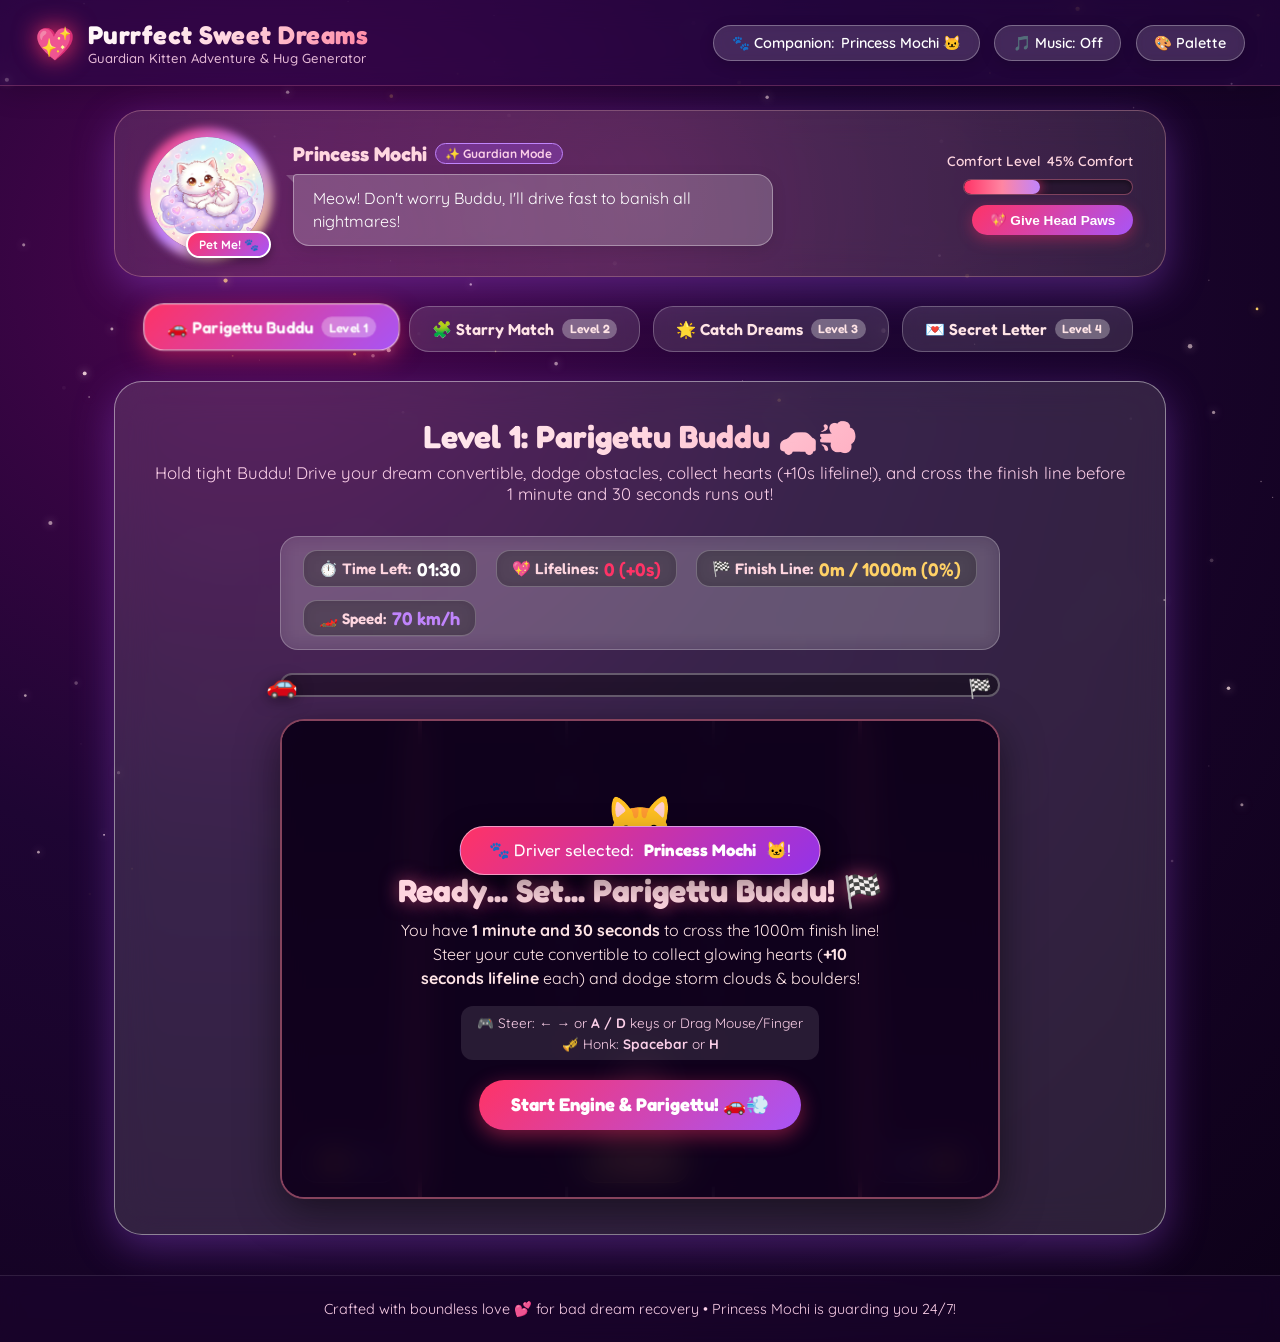
==== commit ef3e57f0: "Remove top comfort banner" ====
--- a/index.html
+++ b/index.html
@@ -227,11 +227,7 @@
   <!-- Dynamic Starfield & Heart Trail Canvas -->
   <canvas id="dream-canvas"></canvas>
 
-  <!-- Sweet Comfort Top Banner -->
-  <div class="comfort-banner" id="comfort-banner">
-    <span class="tag">Priority Hug Dispatch for Buddu</span>
-    <span>A silly bad dream dared to disturb Buddu? Princess Mochi and your boyfriend are on duty to pamper you! 💖✨</span>
-  </div>
+
 
   <!-- Header Navigation -->
   <header class="app-header">
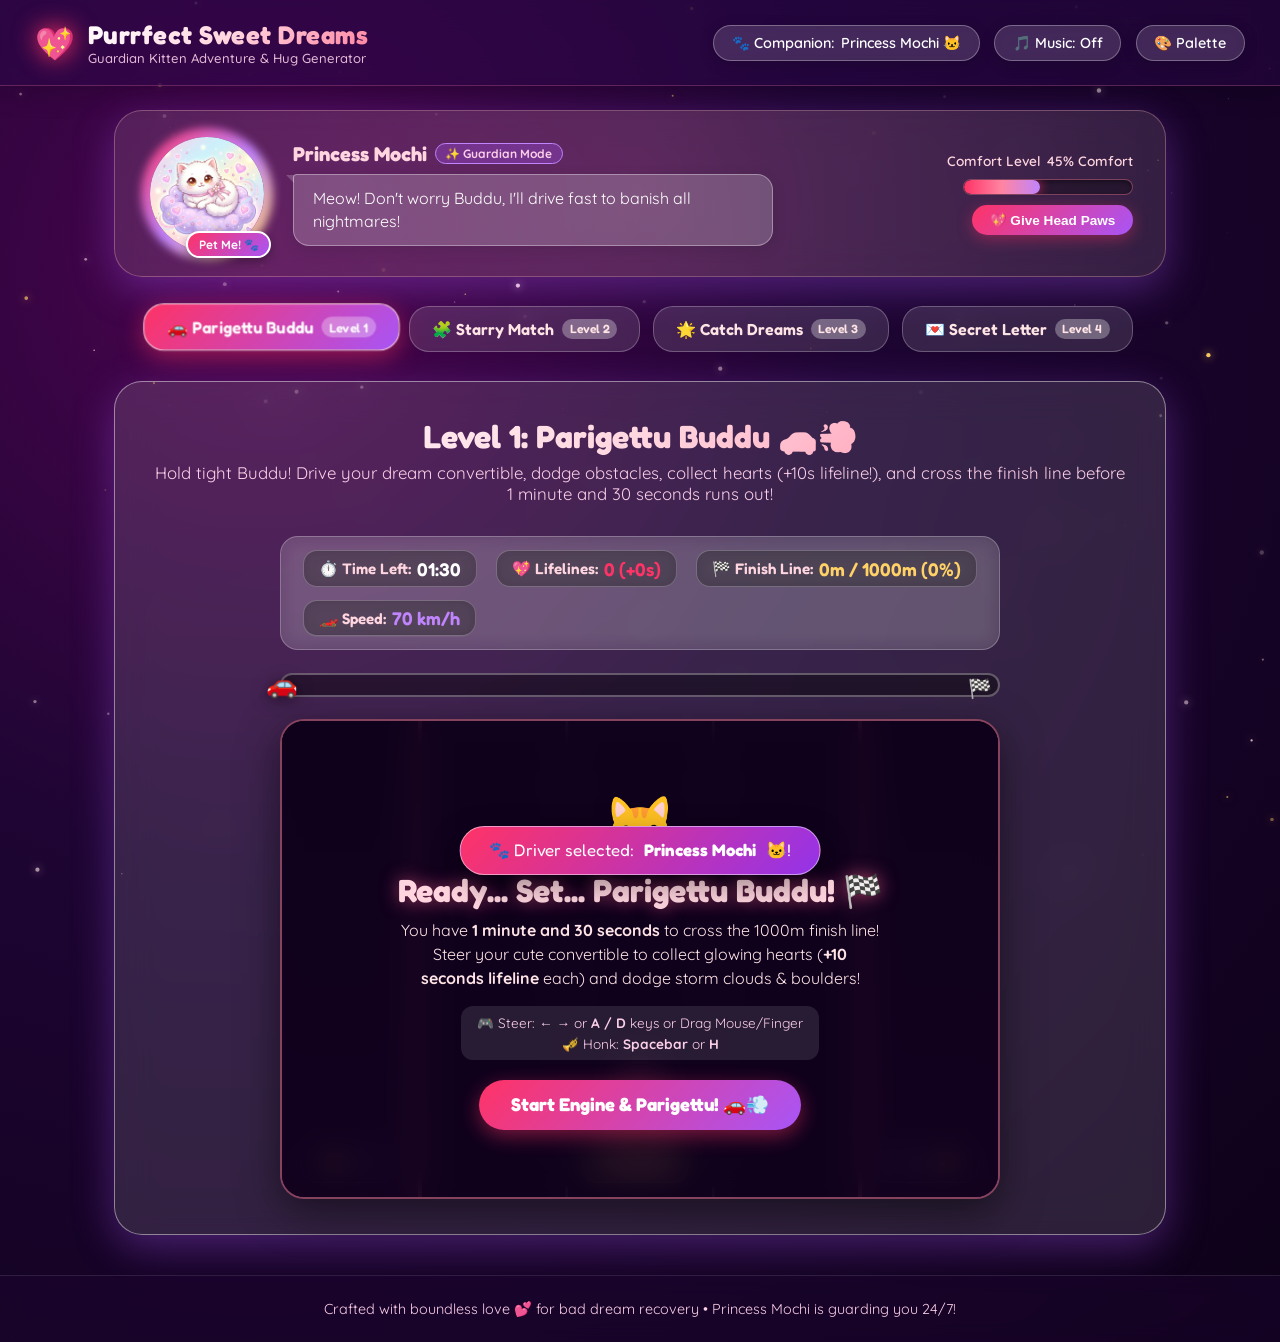
==== commit ad8d2cde: "Rename page title to For Na Buddu" ====
--- a/index.html
+++ b/index.html
@@ -3,9 +3,9 @@
 <head>
   <meta charset="UTF-8">
   <meta name="viewport" content="width=device-width, initial-scale=1.0, maximum-scale=1.0, user-scalable=no">
-  <title>Purrfect Sweet Dreams ✨ Cozy Cat Adventure for Her</title>
+  <title>Purrfect Sweet Dreams ✨ For Na Buddu</title>
   <meta name="description" content="A comforting, sweet, and playful 2D game created with love to banish bad dreams and bring infinite smiles, cuddles, and sweet purrs.">
-  <link rel="stylesheet" href="style.css?v=8">
+  <link rel="stylesheet" href="style.css?v=9">
   <link rel="icon" href="data:image/svg+xml,<svg xmlns='http://www.w3.org/2000/svg' viewBox='0 0 100 100'><text y='.9em' font-size='90'>🐱</text></svg>">
   <style>
     /* Direct Embedded Runner & Modal Styles to prevent browser caching */
@@ -565,7 +565,7 @@
   </footer>
 
   <!-- Scripts -->
-  <script src="audio.js?v=8"></script>
-  <script src="game.js?v=8"></script>
+  <script src="audio.js?v=9"></script>
+  <script src="game.js?v=9"></script>
 </body>
 </html>
